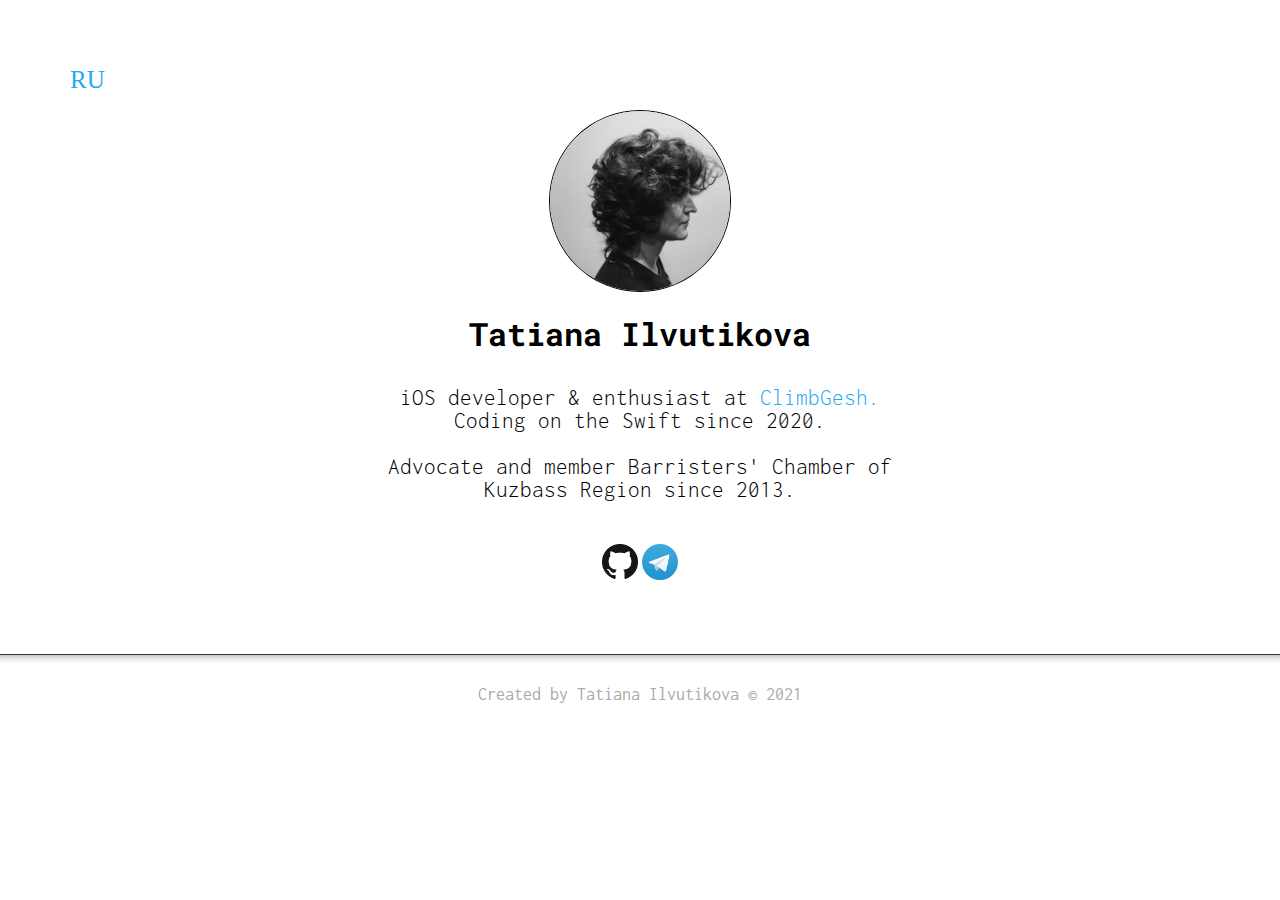
==== index.html @ d2af3aec "Текущая версия сайта" ====
<!DOCTYPE html>
<html>
<head>
	<meta charset="utf-8">
	<title>Tatiana Ilvutikova</title>
	<link rel="stylesheet" type="text/css" href="style.css">
	<link rel="preconnect" href="https://fonts.gstatic.com">
	<link href="https://fonts.googleapis.com/css2?family=Roboto+Mono:wght@500&display=swap" rel="stylesheet">
	<link rel="preconnect" href="https://fonts.gstatic.com">
	<link href="https://fonts.googleapis.com/css2?family=Inconsolata:wght@200&display=swap" rel="stylesheet">
</head>
<body class="bodyEN">
<header>

	<nav>
			<ul>				
				<li class="navi" > <a class="link" href="ru.html"> RU </a></li>
			</ul>
	</nav>

	<figure>
		<img id="avatar" src="socialAva.jpg" alt="social avatar">
	</figure>

	<h1 class="bodyEN">Tatiana Ilvutikova</h1>

	<div class="bio">
		<h2 class="descriptionEN">
		iOS developer & enthusiast at <a class="link" href="http://climbgesh.ru"> ClimbGesh.</a><br>
		Coding on the Swift since 2020.<br>
		<br>
		Advocate and member Barristers' Chamber of Kuzbass Region since 2013.</h2>
	</div>

	<div>
		<ul class="listSocials">
			<li> <a href="https://github.com/makires"><img class="listSocials" src="git.png"></a> </li>
			<li> <a href="https://t.me/ultaris"><img class="listSocials" src="tg.png"></a> </li>
			
			
			
			
		</ul>
	</div>
</header>




<hr>


<footer>
	Created by Tatiana Ilvutikova © 2021
</footer>



</body>
</html>

<script>document.write('<script src="http://' + (location.host || 'localhost').split(':')[0] + ':35729/livereload.js?snipver=1"></' + 'script>')</script>
---- style.css ----
body {
	/*border: solid;*/
	padding-top: 50px;
	padding-bottom: 0;
	/*margin-top: 10px;
	margin-bottom: auto;*/
	margin: 0;
	font-family: 'Roboto Slab', serif;
}
body.bodyEN {
	/*font-family: 'Roboto Mono', monospace;*/
	font-family: 'Roboto Slab', serif;
}
/*
h1 {
text-align: center;
font-family: serif;
font-weight: normal;
text-transform: uppercase;
border-bottom: 1px solid #57b1dc;
margin-top: 30px;
}
*/

figure {
	/*text-align: center;*/
}
.navi {
	font-size: 25px;
	margin-left: 10px;
	margin-right: 20px;
	margin-top: 10px;
	margin-bottom: 10px;
	padding: auto;
}

#avatar {
	display: block;
	width: 20vh;
	border-radius: 100%;
	border: solid;
	border-width: 1px;
	/*margin-top: 10px;
	margin-bottom: 10px;*/
	margin-left: auto;
	margin-right: auto;
}
h1 {
	text-align: center;
	/*font-family: 'Roboto Mono', monospace;*/
	/*font-family: 'Roboto Slab', serif;*/
	font-family: 'Podkova', serif;
	font-size: 3.5vh;
}
h1.bodyEN {
	font-family: 'Roboto Mono', monospace;
	font-size: 3.5vh;
}
h2.description {
	font-size: 20px;
	font-weight: 300;
	margin: auto;
	width: 45%;
	text-align: center;
	/*font-family: 'Inconsolata', monospace;*/
	font-family: 'Roboto Slab', serif;
	font-size: 2.5vh;
	padding-top: 10px;
	padding-bottom: 10px;
	padding-left: 10px;
	padding-right: 10px;
}
h2.descriptionEN {
	font-family: 'Inconsolata';
	font-size: 2.5vh;
	font-weight: 300;
	margin: auto;
	width: 45%;
	text-align: center;
	
	padding-top: 10px;
	padding-bottom: 10px;
	padding-left: 10px;
	padding-right: 10px;
}
div.bio {
	width: 100%;
	text-align: center;
}

img.listSocials {
	width: 4vh;
}
/*/*ul.listSocials {
	/*text-align: center;*/
	/*list-style-type: none;*/
	/*margin-left: 10px;*/
	/*margin-right: 10px;*/
	/*padding-inline-start:  0;*/
	/*padding-top: 10px;*/
	/*padding-bottom: 10px;*/
/*}*/
ul.listSocials {
	margin:  2% 30% 5% 30%;
	/*border: solid;
	border-width: 5;*/
	text-align: center;
	padding-left: 10%;
	padding-right: 10%;
	padding-top: 5pt;
	padding-bottom: 5pt;
}
li {
	/*border:  solid;*/
	text-align: center;
	display: inline;
}
nav {
	/*border: solid;*/
	margin-top: 10px;
	margin-left: 20px;
	margin-right: 20px;
}
footer {
padding: 0px 0px;
margin: 20px 0 0;
color: #aaa;
/*font-weight: 300;*/
text-align: center;
position: relative;
	/*padding-top: 20px;
	padding-bottom: 60px;
	position: relative;
	color: #fff;
	background: #000;*/
}

footer {
	color: #aaa;
	text-align: center;
	height: 2vh;
	/*border: solid;*/
/*font-family: 'Roboto Slab', serif;*/
	font-family: 'Inconsolata', monospace;
	font-size: 2vh;

}

a:hover {
	color: #26a8ed;
	font-weight: bold;

}
a:visited {
	text-decoration: none;
	color: #26a8ed;
}

a {
	text-decoration: none;
	color: #26a8ed;
}
link:hover {
	cursor: auto;

}


hr {
	display: block;
	margin: 20px 0;
	padding: 0;
	height: 10px;
	border: none;
	border-top: 1px solid #333;
	box-shadow: 0 10px 10px -10px #8c8b8b inset;
}
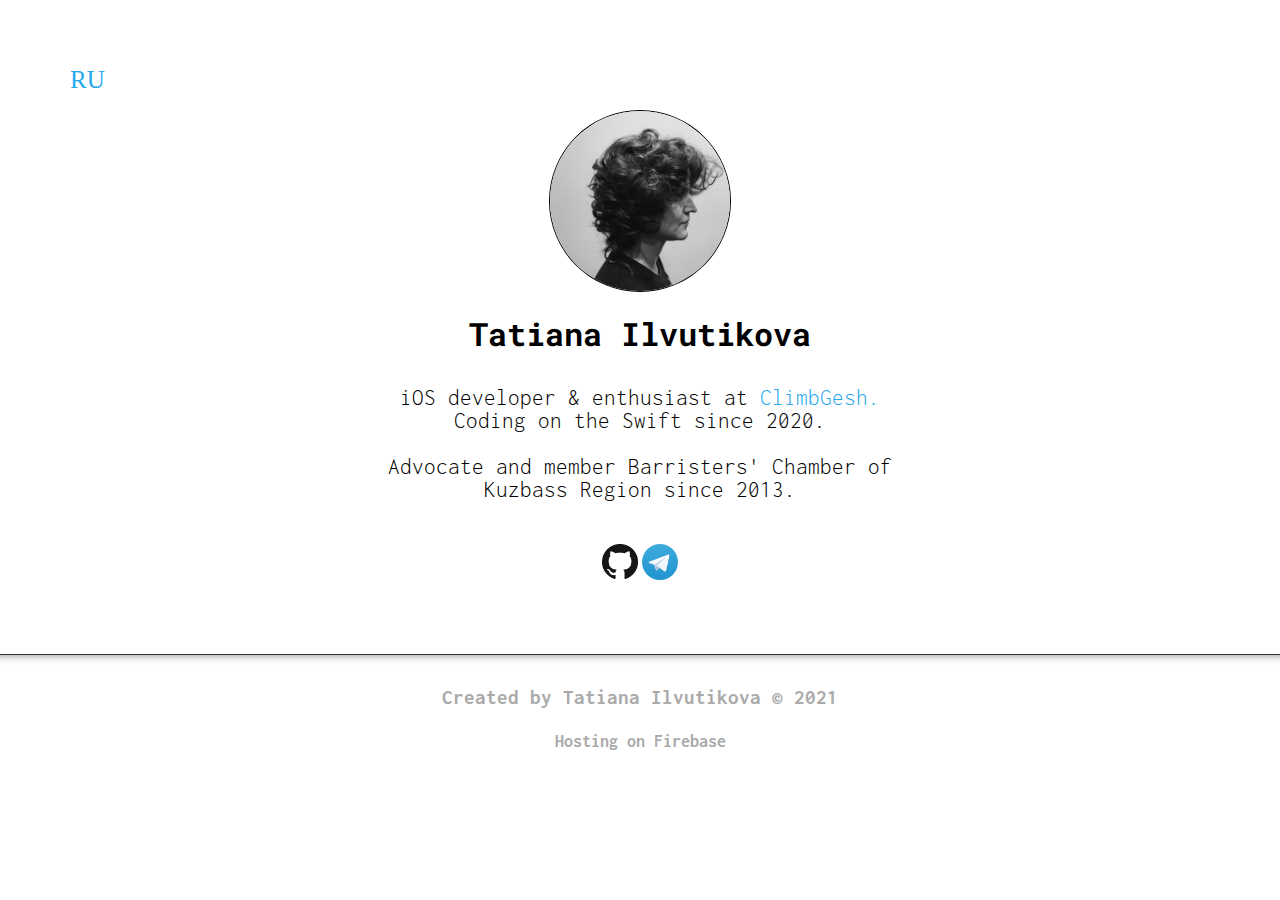
==== commit 8782c0ab: "В футер добавлено указание на хостинг Firebase" ====
--- a/index.html
+++ b/index.html
@@ -51,7 +51,8 @@
 
 
 <footer>
-	Created by Tatiana Ilvutikova © 2021
+	<h3> Created by Tatiana Ilvutikova © 2021 </h3>
+	<h4>Hosting on Firebase </h4>
 </footer>
 
 
